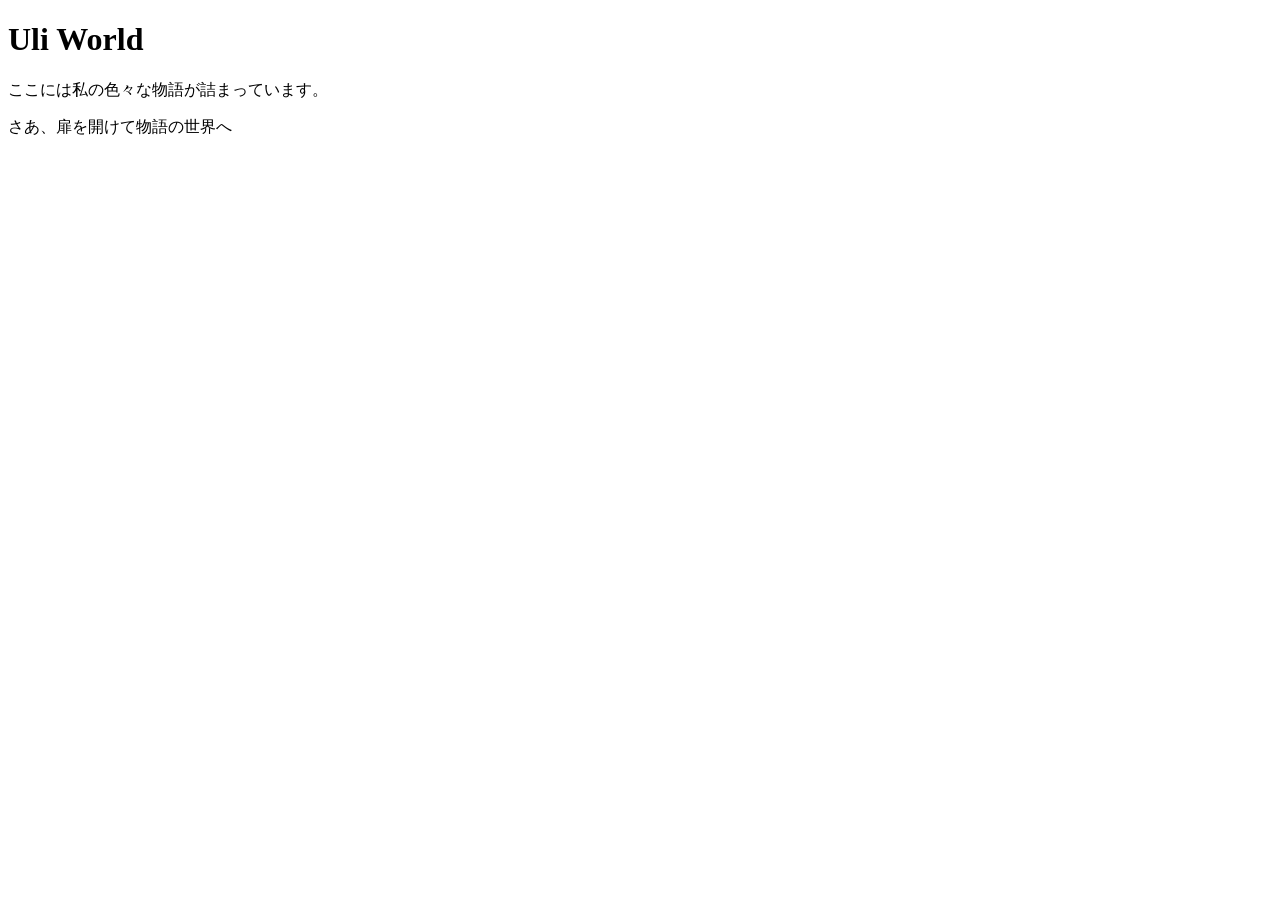
==== index.html @ ce816678 "head・bodyの作成" ====
<!DOCTYPE html>
<html lang="en">
<head>
    <meta charset="UTF-8">
    <meta name="viewport" content="width=device-width, initial-scale=1.0">
    <title>Document</title>
</head>
<body>
    <h1>Uli World</h1>
    <p>ここには私の色々な物語が詰まっています。</p>
    <p>さあ、扉を開けて物語の世界へ</p>
    <a href=""></a>
</body>
</html>
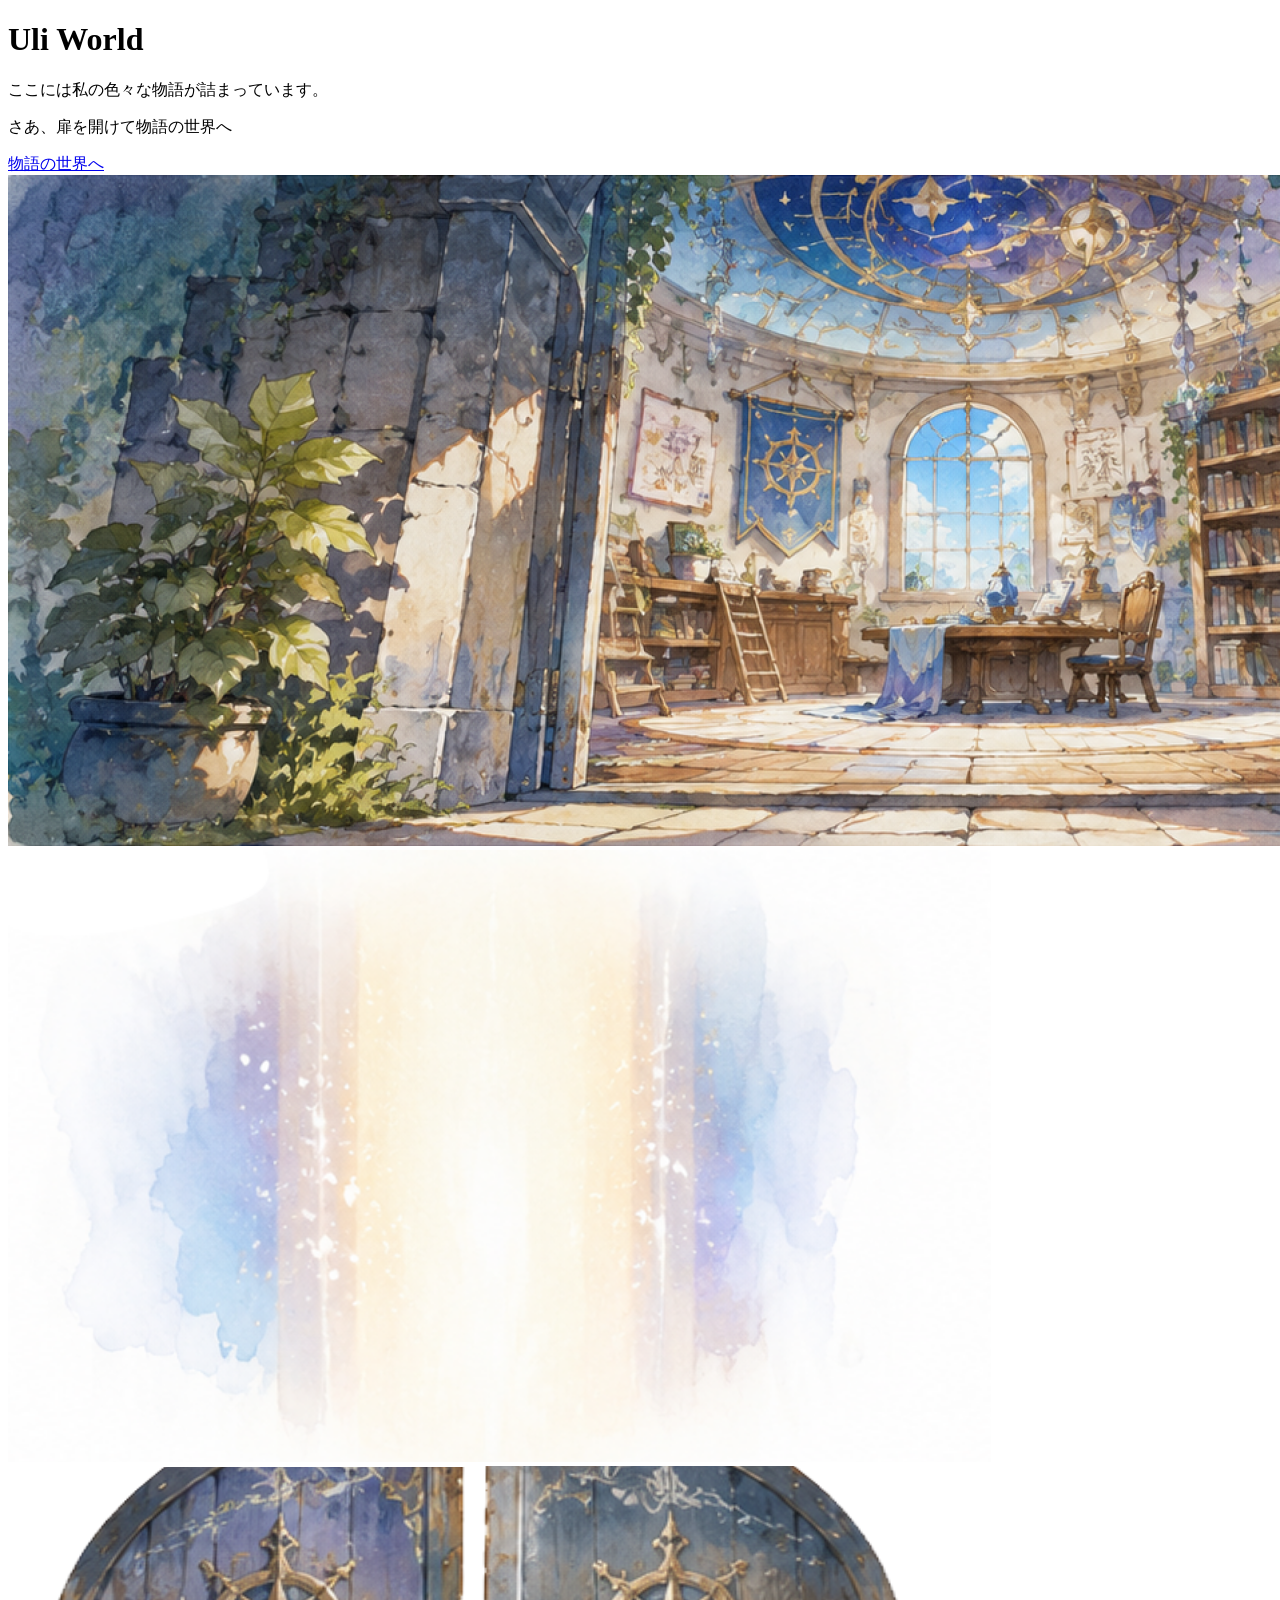
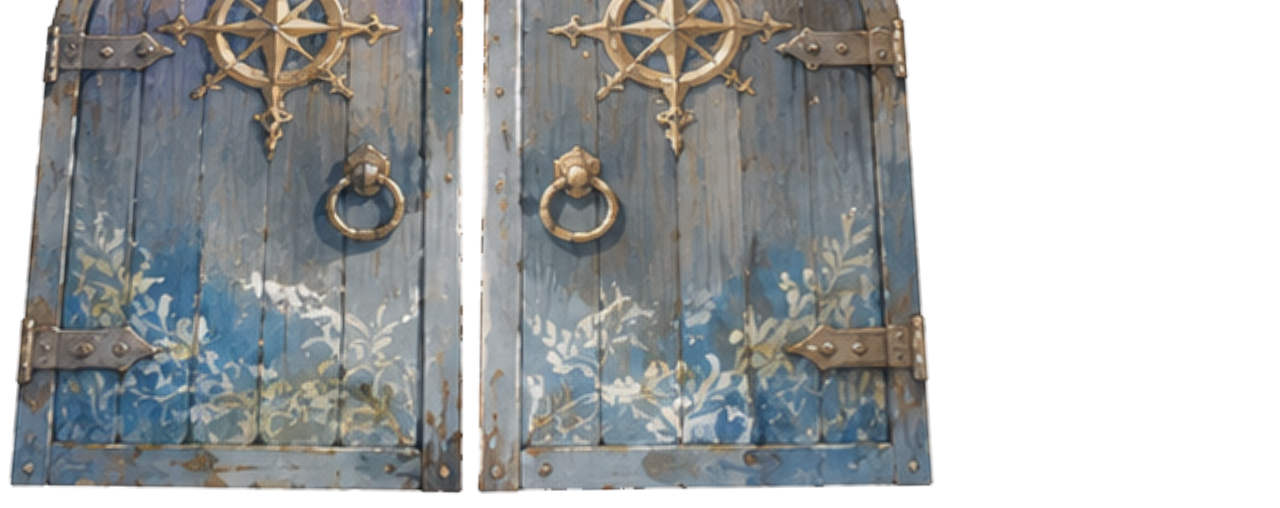
==== commit 50eaab0f: "扉エフェクトの追加" ====
--- a/index.html
+++ b/index.html
@@ -10,5 +10,14 @@
     <p>ここには私の色々な物語が詰まっています。</p>
     <p>さあ、扉を開けて物語の世界へ</p>
     <a href=""></a>
+    <a href="./main.html">物語の世界へ</a>
+
+    <div class="door-scene">
+        <img src="./img/background.png" class="bg" alt="背景画像">
+        <img src="./img/light.png" class="light" alt="扉の光">
+        <img src="./img/door-left.png" class="door-left" alt="左扉">
+        <img src="./img/door-right.png" class="door-right" alt="右扉">
+    </div>
+
 </body>
 </html>
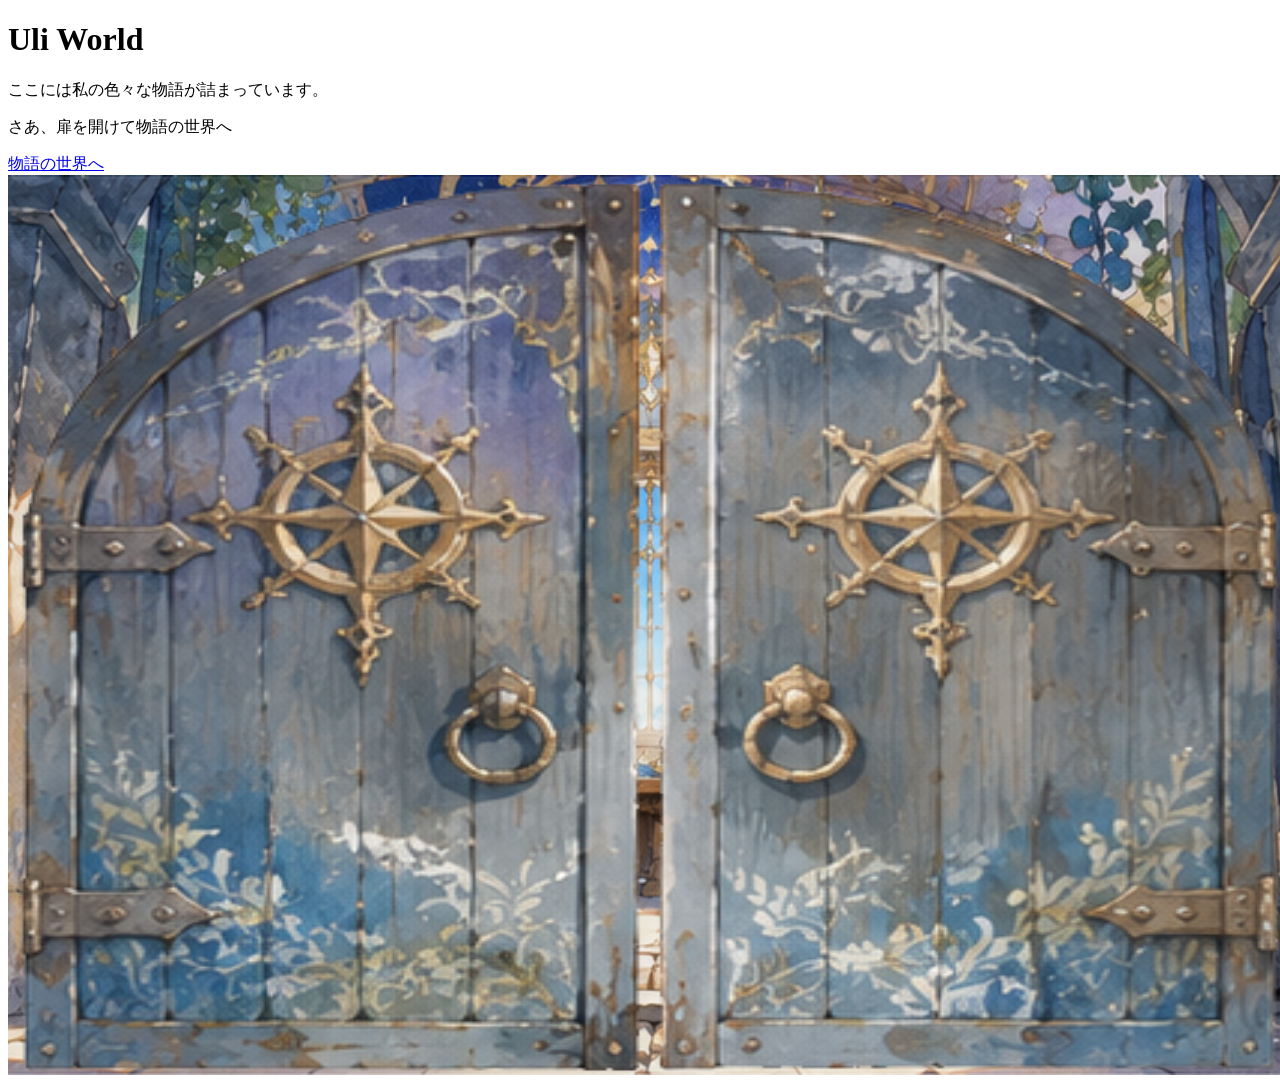
==== commit c879237f: "CSS・JSのリンク追加、画像Class修正" ====
--- a/index.html
+++ b/index.html
@@ -3,6 +3,8 @@
 <head>
     <meta charset="UTF-8">
     <meta name="viewport" content="width=device-width, initial-scale=1.0">
+    <link rel="stylesheet" href="./style.css">
+    <script src="./javascript.js" defer></script>
     <title>Document</title>
 </head>
 <body>
@@ -15,8 +17,8 @@
     <div class="door-scene">
         <img src="./img/background.png" class="bg" alt="背景画像">
         <img src="./img/light.png" class="light" alt="扉の光">
-        <img src="./img/door-left.png" class="door-left" alt="左扉">
-        <img src="./img/door-right.png" class="door-right" alt="右扉">
+        <img src="./img/door-left.png" class="door left" alt="左扉">
+        <img src="./img/door-right.png" class="door right" alt="右扉">
     </div>
 
 </body>
--- a/style.css
+++ b/style.css
@@ -0,0 +1,63 @@
+@charset "UTF-8";
+
+.door-scene{
+position:relative;
+width:100vw;
+height:100vh;
+overflow:hidden;
+}
+
+.bg{
+width:100%;
+height:100%;
+object-fit:cover;
+}
+
+.light{
+position:absolute;
+top:0;
+left:50%;
+transform:translateX(-50%);
+width:300px;
+height:100%;
+opacity:0;
+transition:1s;
+}
+
+.door{
+position:absolute;
+top:0;
+width:50%;
+height:100%;
+transition:2s ease;
+}
+
+.left{
+left:0;
+transform-origin:left center;
+}
+
+.right{
+right:0;
+transform-origin:right center;
+}
+
+/* ホバーで光る */
+
+.door-scene:hover .light{
+opacity:0.6;
+}
+
+/* 開いた状態 */
+
+.door-scene.open .left{
+transform:perspective(1200px) rotateY(-90deg);
+}
+
+.door-scene.open .right{
+transform:perspective(1200px) rotateY(90deg);
+}
+
+.door-scene.open .light{
+opacity:1;
+}
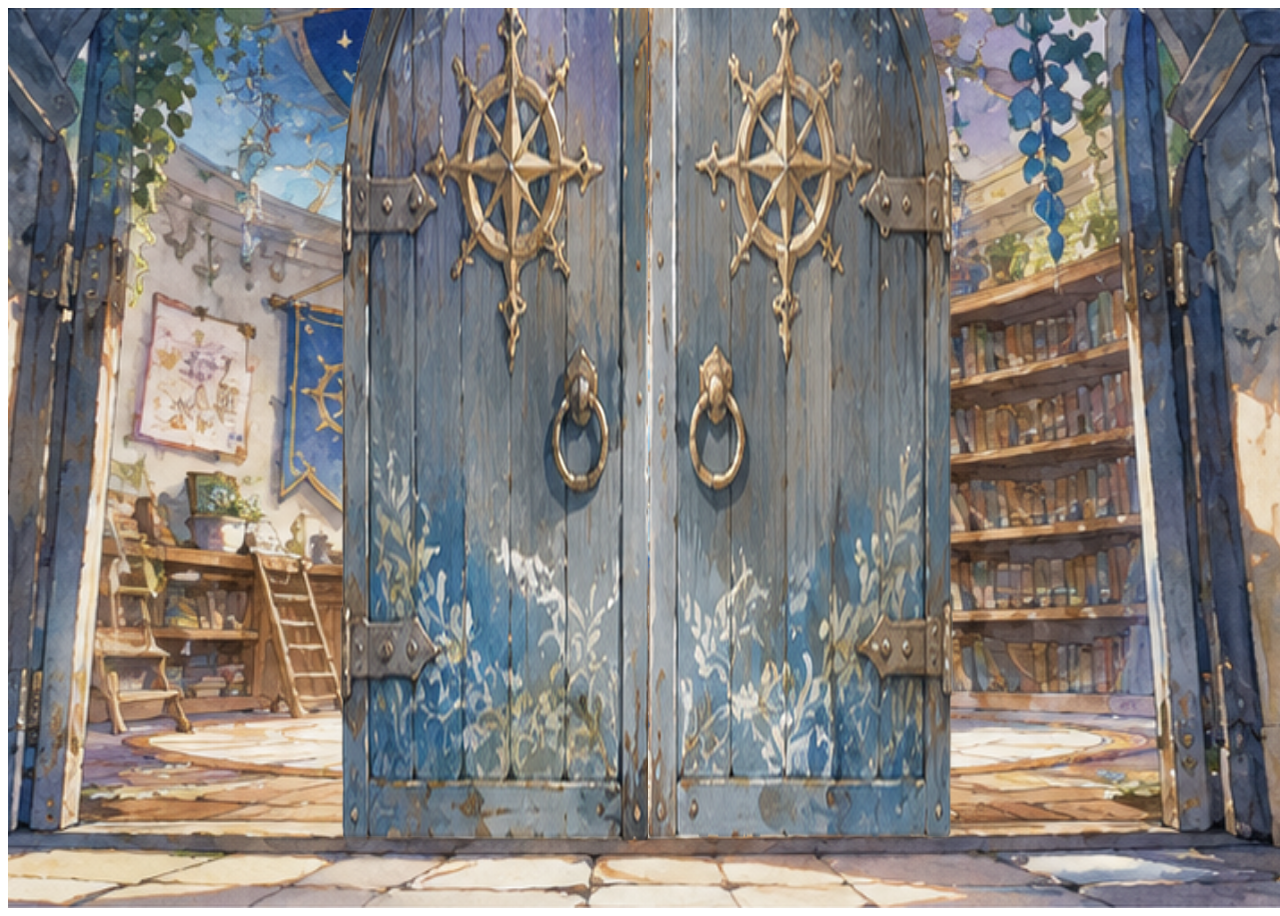
==== commit a0891cc8: "扉以外を削除" ====
--- a/index.html
+++ b/index.html
@@ -8,12 +8,7 @@
     <title>Document</title>
 </head>
 <body>
-    <h1>Uli World</h1>
-    <p>ここには私の色々な物語が詰まっています。</p>
-    <p>さあ、扉を開けて物語の世界へ</p>
-    <a href=""></a>
-    <a href="./main.html">物語の世界へ</a>
-
+   
     <div class="door-scene">
         <img src="./img/background.png" class="bg" alt="背景画像">
         <img src="./img/light.png" class="light" alt="扉の光">
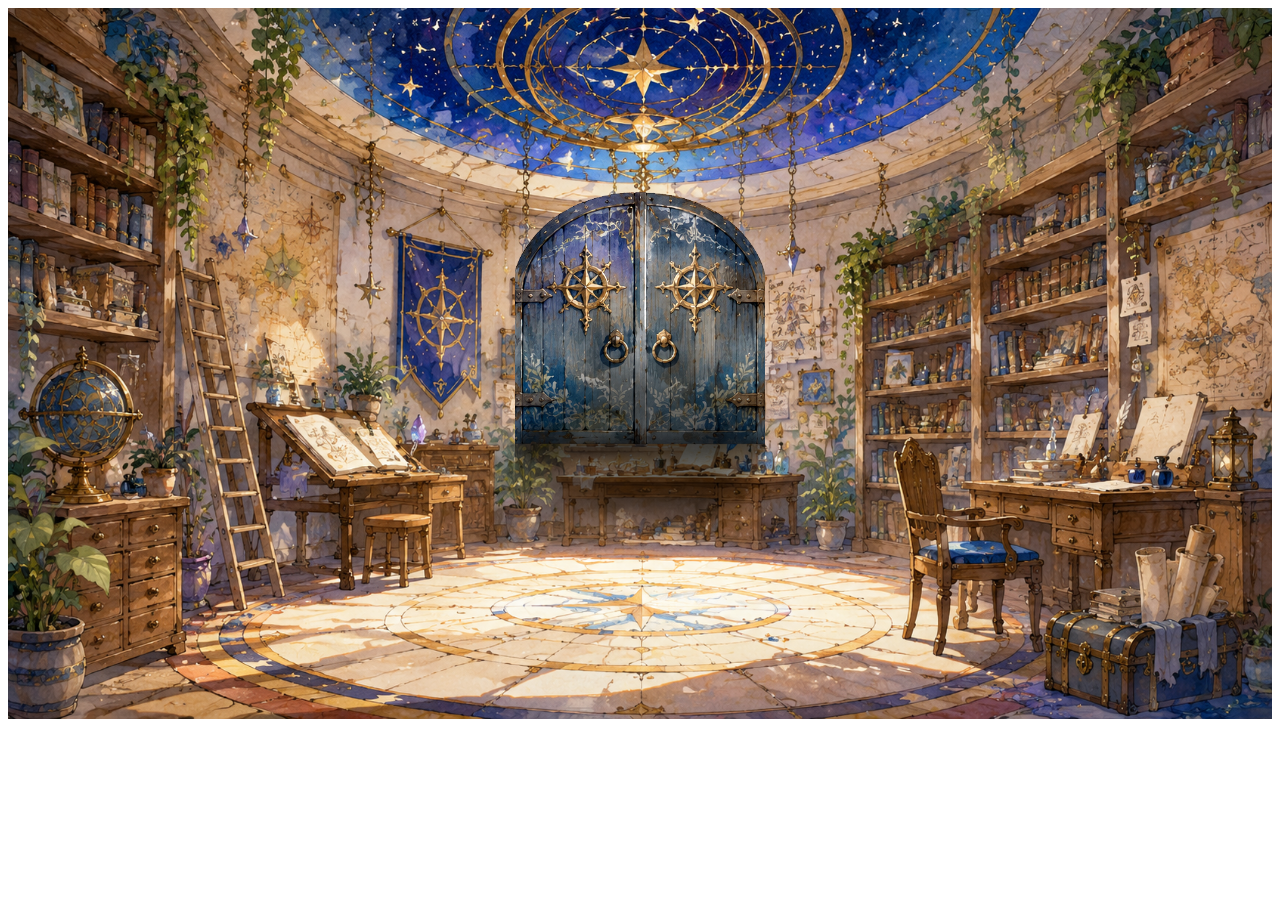
==== commit 72f89312: "扉アニメーション追加" ====
--- a/index.html
+++ b/index.html
@@ -9,11 +9,19 @@
 </head>
 <body>
    
-    <div class="door-scene">
+    <div class="opening">
+
         <img src="./img/background.png" class="bg" alt="背景画像">
-        <img src="./img/light.png" class="light" alt="扉の光">
-        <img src="./img/door-left.png" class="door left" alt="左扉">
-        <img src="./img/door-right.png" class="door right" alt="右扉">
+
+        <a href="#" class="door-link">
+            <img src="./img/door-left.png" class="door-left" alt="左扉">
+            <img src="./img/door-right.png" class="door-right" alt="右扉">
+            <img src="./img/light.png" class="light" alt="扉の光">
+        </a>
+
+        <div class="flash">
+        </div>
+        
     </div>
 
 </body>
--- a/style.css
+++ b/style.css
@@ -1,63 +1,124 @@
 @charset "UTF-8";
 
-.door-scene{
-position:relative;
-width:100vw;
-height:100vh;
-overflow:hidden;
+/* クッションページ全体の設定 */
+.opening{
+    position:relative;
+    width:100%;
+    margin:auto;
 }
 
+/* 背景画像の設定 */
 .bg{
-width:100%;
-height:100%;
-object-fit:cover;
+    width:100%;
+    height:100%;
+    object-fit:cover;
 }
 
-.light{
-position:absolute;
-top:0;
-left:50%;
-transform:translateX(-50%);
-width:300px;
-height:100%;
-opacity:0;
-transition:1s;
+/* 扉のフィールド設定 --- レスポンシブ対応 */
+.door-link{
+    position:absolute;
+
+    top:50%;
+    left:50%;
+    transform:translate(-50%,-50%);
+
+    width:35vw;
+    max-width:250px;
+    aspect-ratio:5 / 7;
+    height:auto;
+
+    display:flex;
 }
 
-.door{
-position:absolute;
-top:0;
-width:50%;
-height:100%;
-transition:2s ease;
+/* ドアの設定（左右共通） */
+.door-left,
+.door-right{
+    position:relative;
+    z-index:1;
+    width:50%;
+    height:100%;
+    object-fit:cover;
+    transition:2s ease-in-out;
 }
 
-.left{
-left:0;
-transform-origin:left center;
+/* ドアの回転軸の設定 */
+.door-left{
+    transform-origin:left center;
+}
+.door-right{
+    transform-origin:right center;
 }
 
-.right{
-right:0;
-transform-origin:right center;
+/* ドアにホバーしたときの明るさの設定 */
+.door-link:hover .door-left,
+.door-link:hover .door-right{
+    filter:brightness(1.3);
 }
 
-/* ホバーで光る */
-
-.door-scene:hover .light{
-opacity:0.6;
+/* ドアが開いたときのライトの設定 */
+.light{
+    position:absolute;
+    z-index:0;
+    top:20%;
+    left:50%;
+    transform:translate(-50%,-50%);
+    width:100%;
+    height:100%;
+    object-fit:cover;
+    animation:light 1s ease-in-out infinite;
+    opacity:0.5;
+    transition:2s;
 }
 
-/* 開いた状態 */
-
-.door-scene.open .left{
-transform:perspective(1200px) rotateY(-90deg);
+/* ライトの点滅アニメーションの設定 */
+.open .door-left{
+    transform:perspective(1000px) rotateY(80deg);
 }
 
-.door-scene.open .right{
-transform:perspective(1200px) rotateY(90deg);
+.open .door-right{
+    transform:perspective(1000px) rotateY(-80deg);
 }
 
-.door-scene.open .light{
-opacity:1;
+.open .light{
+    opacity:1;
 }
+
+/* フラッシュの設定 */
+.flash{
+    position:fixed;
+
+    top:0;
+    left:0;
+
+    width:100vw;
+    height:100vh;
+
+    background:white;
+
+    opacity:0;
+
+    pointer-events:none;
+
+    z-index:999;
+}
+
+/* フラッシュの設定（開く時用） */
+.open ~ .flash{
+    animation:flash 2s forwards;
+}
+
+@keyframes flash{
+
+    0%{
+        opacity:0;
+    }
+
+    50%{
+        opacity:0.1;
+    }
+
+    100%{
+        opacity:1;
+    }
+
+}
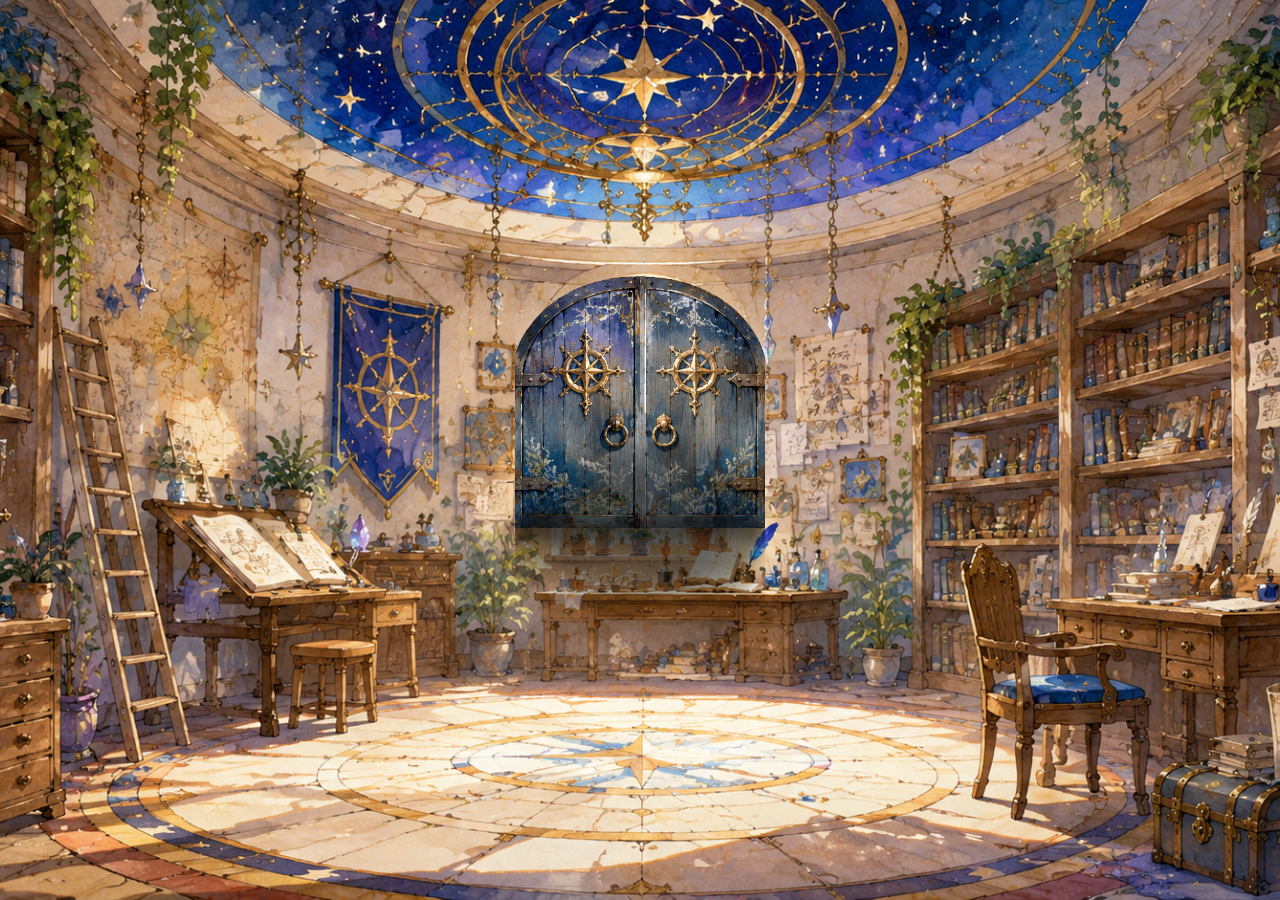
==== commit 52693c23: "フォルダとファイル構成の変更" ====
--- a/index.html
+++ b/index.html
@@ -3,26 +3,24 @@
 <head>
     <meta charset="UTF-8">
     <meta name="viewport" content="width=device-width, initial-scale=1.0">
-    <link rel="stylesheet" href="./style.css">
-    <script src="./javascript.js" defer></script>
+    <link rel="stylesheet" href="./css/coshion.css">
+    <script src="./js/javascript.js" defer></script>
     <title>Document</title>
 </head>
 <body>
-   
-    <div class="opening">
-
-        <img src="./img/background.png" class="bg" alt="背景画像">
+  
+    <main class="opening">
 
         <a href="#" class="door-link">
-            <img src="./img/door-left.png" class="door-left" alt="左扉">
-            <img src="./img/door-right.png" class="door-right" alt="右扉">
-            <img src="./img/light.png" class="light" alt="扉の光">
+            <img src="./img/coshion/door-left.png" class="door-left" alt="左扉">
+            <img src="./img/coshion/door-right.png" class="door-right" alt="右扉">
+            <img src="./img/coshion/light.png" class="light" alt="扉の光">
         </a>
 
         <div class="flash">
         </div>
         
-    </div>
+    </main>
 
 </body>
 </html>
--- a/css/coshion.css
+++ b/css/coshion.css
@@ -0,0 +1,132 @@
+@charset "UTF-8";
+
+/* 背景画像の設定 */
+body{
+    margin:0;
+    padding:0;
+    background-image:url("../img/coshion/background.png");
+    background-size:cover;
+    background-position:center;
+}
+
+/* クッションページ全体の設定 */
+.opening{
+    position:relative;
+    width:100vw;
+    height:100vh;
+    overflow:hidden;
+    margin:auto;
+}
+
+/* 扉のフィールド設定 --- レスポンシブ対応 */
+.door-link{
+    position:absolute;
+
+    top:50%;
+    left:50%;
+    transform:translate(-50%,-50%);
+
+    width:35vw;
+    max-width:250px;
+    aspect-ratio:5 / 7;
+    height:auto;
+
+    display:flex;
+}
+
+/* ドアの設定（左右共通） */
+.door-left,
+.door-right{
+    position:relative;
+    z-index:1;
+    width:50%;
+    height:100%;
+    object-fit:cover;
+    transition:2s ease-in-out;
+}
+
+/* ドアの回転軸の設定 */
+.door-left{
+    transform-origin:left center;
+}
+.door-right{
+    transform-origin:right center;
+}
+
+/* ドアにホバーしたときの明るさの設定 */
+.door-link:hover .door-left,
+.door-link:hover .door-right{
+    filter:brightness(1.3);
+}
+
+/* ドアが開いたときのライトの設定 */
+.light{
+    position:absolute;
+    z-index:0;
+    top:20%;
+    left:50%;
+    transform:translate(-50%,-50%);
+    width:100%;
+    height:100%;
+    object-fit:cover;
+    animation:light 1s ease-in-out infinite;
+    opacity:0.5;
+    transition:2s;
+}
+
+/* ライトの点滅アニメーションの設定 */
+.open .door-left{
+    transform:perspective(1000px) rotateY(80deg);
+}
+
+.open .door-right{
+    transform:perspective(1000px) rotateY(-80deg);
+}
+
+.open .light{
+    opacity:1;
+}
+
+/* フラッシュの設定 */
+.flash{
+    position:fixed;
+
+    top:0;
+    left:0;
+
+    width:100vw;
+    height:100vh;
+
+    background:white;
+
+    opacity:0;
+
+    pointer-events:none;
+
+    z-index:999;
+}
+
+/* フラッシュの設定（開く時用） */
+.open ~ .flash{
+    animation:flash 2s forwards;
+}
+
+@keyframes flash{
+
+    0%{
+        opacity:0;
+    }
+
+    20%{
+        opacity:0;
+    }
+
+    60%{
+        opacity:0.1;
+    }
+
+    100%{
+        opacity:1;
+    }
+
+}
